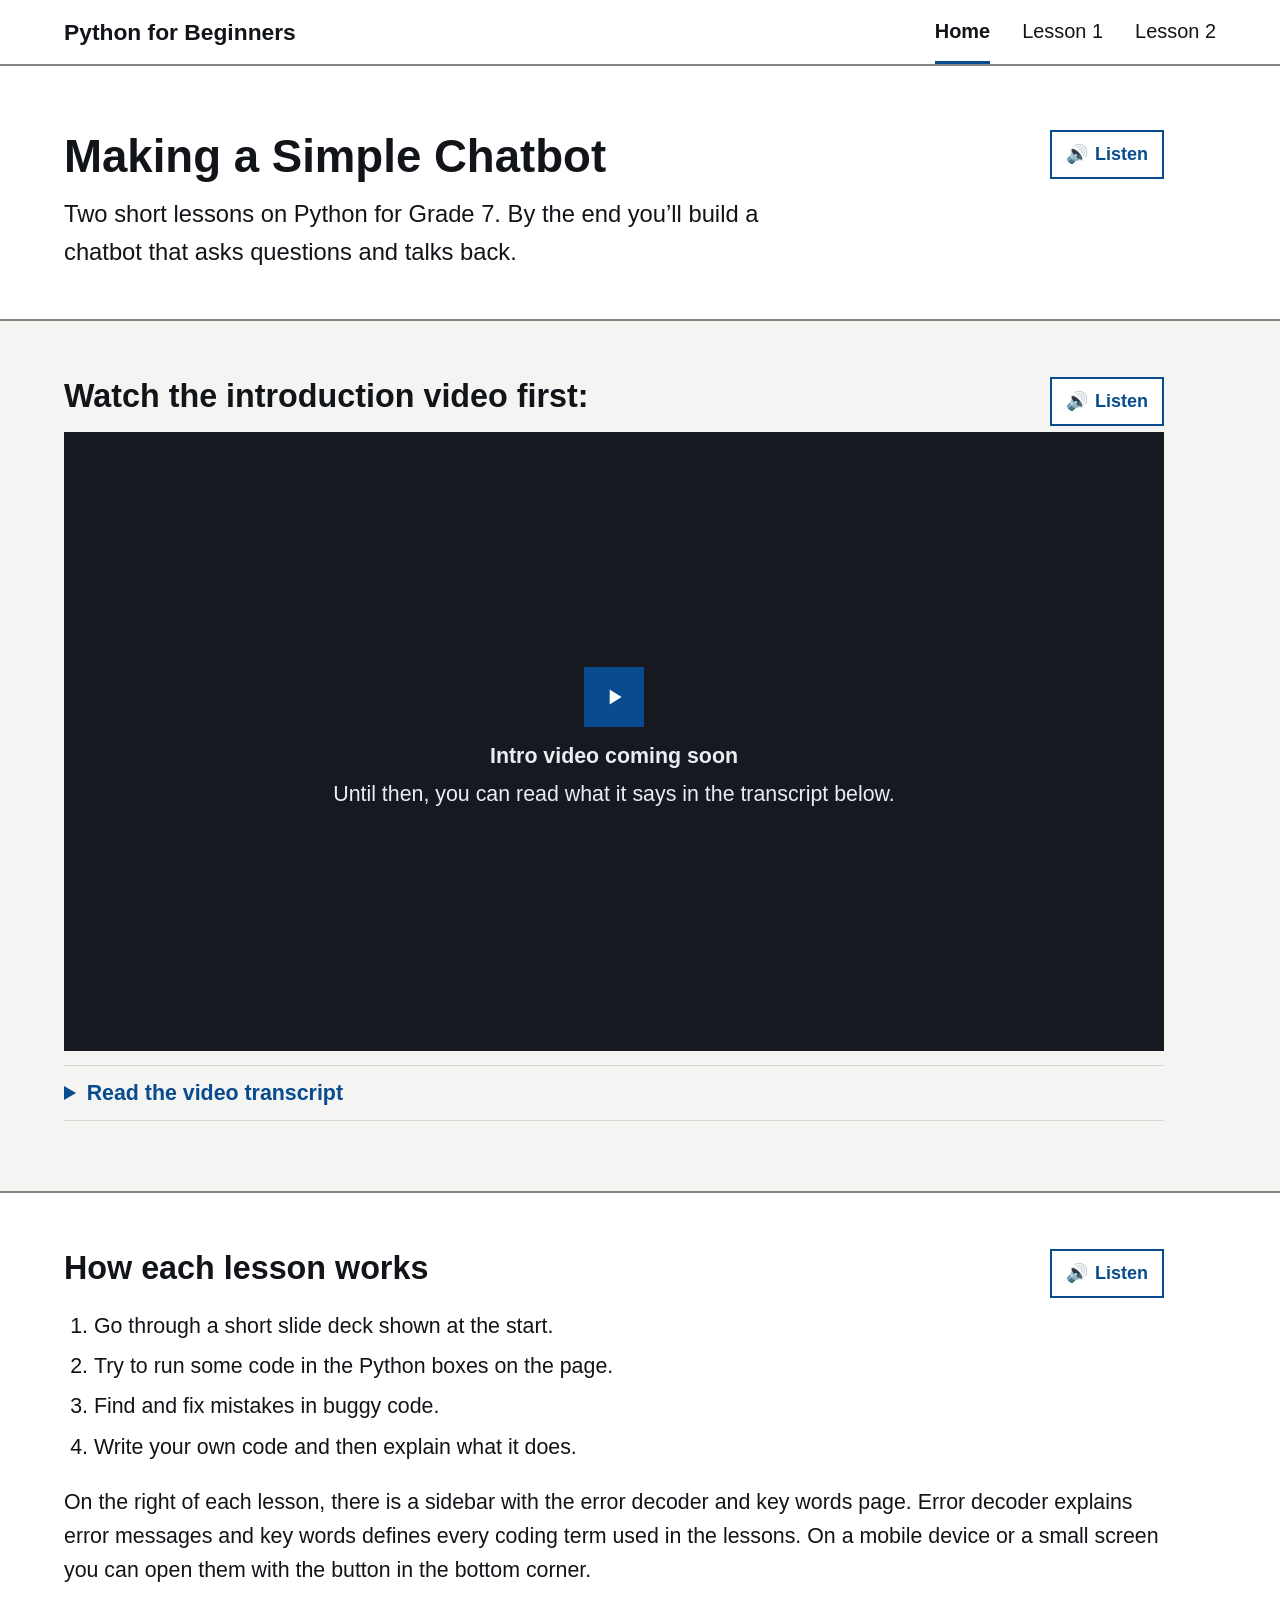
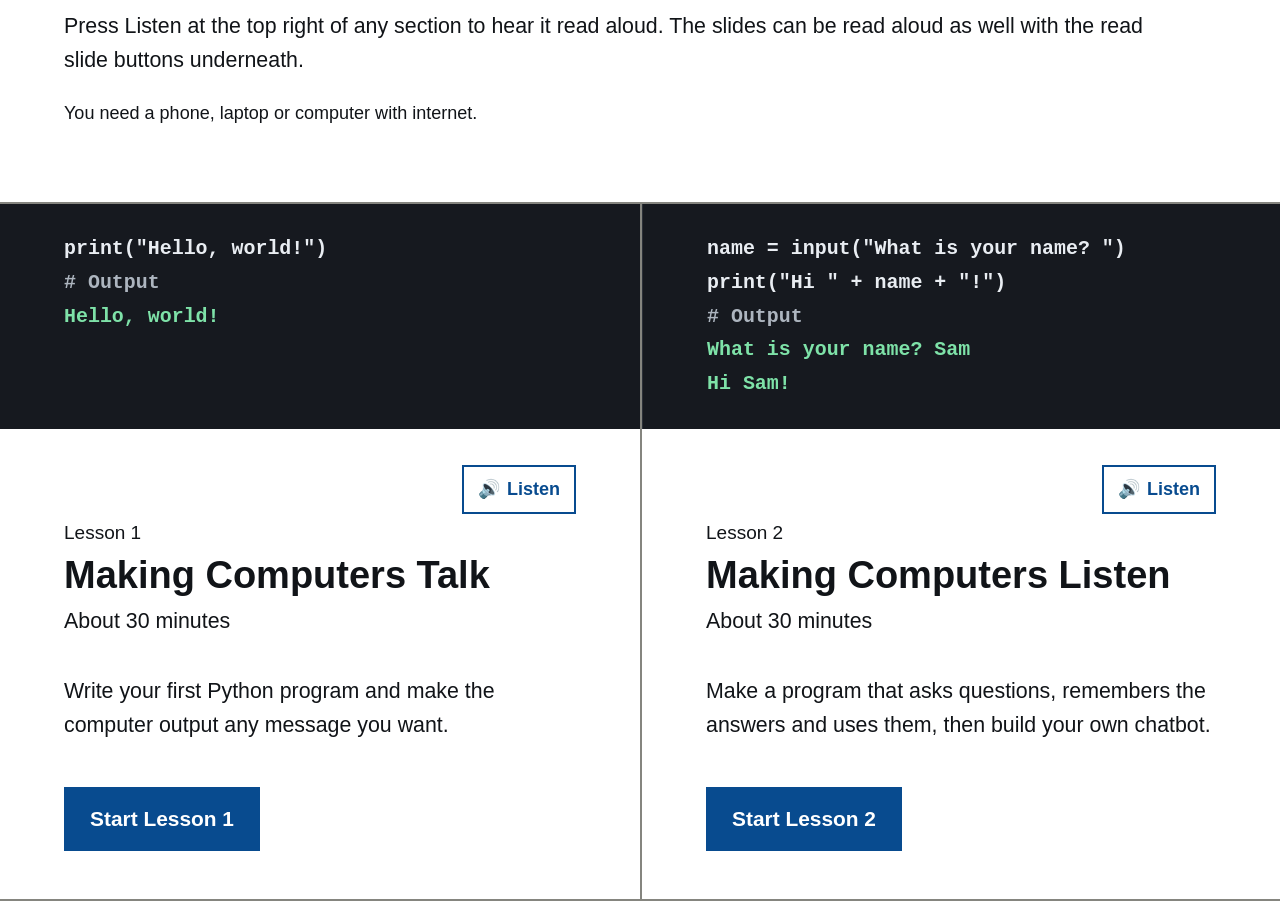
==== index.html @ ca0b8b01 "Step labels: 'Step N of M: X minutes' Co-Authored-By: Claude Opus 5.5 <noreply@anthropic.com> Claude" ====
<!doctype html>
<html lang="en">
<head>
  <meta charset="utf-8">
  <meta name="viewport" content="width=device-width, initial-scale=1">
  <title>Making a Simple Chatbot · Python for Beginners</title>
  <meta name="description" content="A two-lesson Python micromodule for Grade 7: make the computer talk with print(), then make it listen with input() and variables.">
  <link rel="stylesheet" href="assets/style.css?v=202611271724">
  <script src="assets/site.js?v=202611271724" defer></script>
</head>
<body>
  <a class="skip-link" href="#main">Skip to main content</a>
  <header class="site-header">
    <a class="site-title" href="index.html">Python for Beginners</a>
    <nav class="site-nav" aria-label="Main">
      <ul>
        <li><a href="index.html" aria-current="page">Home</a></li>
        <li><a href="lesson1.html">Lesson 1</a></li>
        <li><a href="lesson2.html">Lesson 2</a></li>
      </ul>
    </nav>
  </header>

  <main id="main">
    <section class="home-hero">
      <div class="inner">
        <h1>Making a Simple Chatbot</h1>
        <p class="lead">Two short lessons on Python for Grade 7. By the end you’ll build a chatbot that asks questions and talks back.</p>
      </div>
    </section>

    <section class="band alt" aria-labelledby="video-h">
      <div class="inner">
        <h2 id="video-h">Watch the introduction video first:</h2>
        <!-- TO ADD YOUR VIDEO: put your YouTube video ID between the quotes in data-youtube-id below.
             Example: for https://www.youtube.com/watch?v=abc123XYZ the ID is abc123XYZ -->
        <div class="video-frame" data-youtube-id="" data-title="Intro video: Making a Simple Chatbot">
          <div class="video-placeholder">
            <div>
              <div class="play-icon" aria-hidden="true"><svg width="26" height="26" viewBox="0 0 24 24"><path d="M8 5v14l11-7z" fill="#fff"/></svg></div>
              <p><strong>Intro video coming soon</strong></p>
              <p>Until then, you can read what it says in the transcript below.</p>
            </div>
          </div>
        </div>
        <details class="hint transcript">
          <summary>Read the video transcript</summary>
          <p>Hi! Welcome to <strong>Making a Simple Chatbot</strong>.</p>
          <p>This is a chatbot I made in Python. It asks for your name and your favourite food, and then it talks back to you. By the end of these two lessons, you’ll build one of your own.</p>
          <p>So what is coding? Coding means writing instructions for a computer. Computers are really fast, but they only do exactly what you tell them, in the exact order you tell them. Python is a language for writing those instructions, and it’s used for games, websites, science and much more.</p>
          <p>There are two lessons, and each one takes about 30 minutes. In Lesson 1, <em>Making Computers Talk</em>, you’ll use <code>print()</code> to show messages on the screen. In Lesson 2, <em>Making Computers Listen</em>, you’ll use <code>input()</code> and variables to ask questions and use the answers.</p>
          <p>Every lesson works the same way. First, a short slide deck explains the idea. Then you try the code in the Python box right on the page. There’s nothing to download and no account to make. Next, you fix some broken code. Finally, you make something of your own.</p>
          <p>You’ll probably run into some error messages along the way. Each one tells you which line to look at, and the Error Decoder beside each lesson explains what it means and how to fix it.</p>
          <p>By the end, you’ll be able to write a <code>print()</code> line, use <code>input()</code> to save an answer in a variable, and build your own chatbot. Click Lesson 1 to get started.</p>
        </details>
      </div>
    </section>

    <section class="band" aria-labelledby="how-h">
      <div class="inner">
        <h2 id="how-h">How each lesson works</h2>
        <ol class="tasks">
          <li>Go through a short slide deck shown at the start.</li>
          <li>Try to run some code in the Python boxes on the page.</li>
          <li>Find and fix mistakes in buggy code.</li>
          <li>Write your own code and then explain what it does.</li>
        </ol>
        <p>On the right of each lesson, there is a sidebar with the error decoder and key words page. Error decoder explains error messages and key words defines every coding term used in the lessons. On a mobile device or a small screen you can open them with the button in the bottom corner.</p>
        <p>Press Listen at the top right of any section to hear it read aloud. The slides can be read aloud as well with the read slide buttons underneath.</p>
        <p class="small">You need a phone, laptop or computer with internet.</p>
      </div>
    </section>

    <section aria-label="The lessons">
      <div class="lesson-cards">
        <article class="lesson-card" aria-labelledby="l1-h">
          <div class="preview" aria-hidden="true">print("Hello, world!")
<span class="c"># Output</span>
<span class="o">Hello, world!</span></div>
          <div class="content">
            <span class="eyebrow">Lesson 1</span>
            <h2 id="l1-h">Making Computers Talk</h2>
            <p class="time">About 30 minutes</p>
            <p>Write your first Python program and make the computer output any message you want.</p>
            <a class="btn" href="lesson1.html">Start Lesson 1</a>
          </div>
        </article>

        <article class="lesson-card" aria-labelledby="l2-h">
          <div class="preview" aria-hidden="true">name = input("What is your name? ")
print("Hi " + name + "!")
<span class="c"># Output</span>
<span class="o">What is your name? Sam
Hi Sam!</span></div>
          <div class="content">
            <span class="eyebrow">Lesson 2</span>
            <h2 id="l2-h">Making Computers Listen</h2>
            <p class="time">About 30 minutes</p>
            <p>Make a program that asks questions, remembers the answers and uses them, then build your own chatbot.</p>
            <a class="btn" href="lesson2.html">Start Lesson 2</a>
          </div>
        </article>
      </div>
    </section>
  </main>
</body>
</html>
---- assets/style.css ----
/* Your First Chatbot: shared styles */
:root {
  --bg: #FFFFFF;
  --alt: #F4F4F2;
  --ink: #111418;
  --muted: #111418;
  --line: #D6D6D2;
  --rule: #85857F;  /* section dividers */
  --accent: #084B8F;
  --accent-soft: #EEF4FB;
  --ok: #155A31;
  --ok-soft: #EAF6EE;
  --bad: #8E1216;
  --bad-soft: #FCECEC;
  --warn: #6E3C00;
  --warn-soft: #FFF4E0;
  --term-bg: #16191F;
  --term-bar: #20242C;
  --term-line: #2B3038;
  --term-ink: #E9EDF2;
  --term-muted: #ADB5BF;
  --term-out: #7EE2A8;
  --term-err: #FFB4A8;
  --term-in: #9FC7FF;
  --font: Arial, Helvetica, sans-serif;
  --mono: "Courier New", Courier, monospace;
  --pad-x: clamp(20px, 5vw, 72px);
}

* { box-sizing: border-box; }
[hidden] { display: none !important; }
html { scroll-behavior: smooth; font-size: 118.75%; }
@media (prefers-reduced-motion: reduce) { html { scroll-behavior: auto; } }

body { margin: 0; background: var(--bg); color: var(--ink); font-family: var(--font); font-size: 1.125rem; line-height: 1.6; }
a { color: var(--accent); }
:focus-visible { outline: 3px solid var(--accent); outline-offset: 2px; }

.skip-link { position: absolute; left: 16px; top: -60px; background: var(--accent); color: #fff; padding: 10px 16px; z-index: 100; }
.skip-link:focus { top: 0; }

h1, h2, h3 { line-height: 1.2; }
h1 { font-size: 2.4rem; margin: 0 0 10px; }
h2 { font-size: 1.7rem; margin: 0 0 14px; }
h3 { font-size: 1.2rem; margin: 22px 0 8px; }
.lead { font-size: 1.25rem; color: var(--muted); margin: 0; }
code, .code { font-family: var(--mono); font-size: 1em; font-weight: 700; }
p code, li code, dd code { background: var(--accent-soft); padding: 0 4px; }
.small { font-size: .95rem; color: var(--muted); }

/* ---------- Header: plain page links ---------- */
.site-header { border-bottom: 2px solid var(--rule); background: var(--bg); display: flex; flex-wrap: wrap; align-items: center; justify-content: space-between; gap: 0 32px; padding: 0 var(--pad-x); }
.site-title { font-weight: 700; font-size: 1.2rem; color: var(--ink); text-decoration: none; padding: 14px 0; }
.site-title:hover { text-decoration: underline; }
.site-nav ul { list-style: none; margin: 0; padding: 0; display: flex; flex-wrap: wrap; gap: 0 32px; }
.site-nav a { display: block; padding: 16px 0 13px; color: var(--ink); text-decoration: none; font-size: 1.05rem; border-bottom: 3px solid transparent; }
.site-nav a:hover { border-bottom-color: var(--line); }
.site-nav a[aria-current="page"] { font-weight: 700; border-bottom-color: var(--accent); }

/* ---------- Full-width sections ---------- */
.band { padding: 56px var(--pad-x); border-bottom: 2px solid var(--rule); }
.band.alt { background: var(--alt); }
.band > .inner { max-width: 1100px; }
.wrap { padding-left: var(--pad-x); padding-right: var(--pad-x); }

/* Lesson page sections (main column) */
.intro, .card { padding: 48px var(--pad-x); border-bottom: 2px solid var(--rule); }
.intro { background: var(--alt); }
.card:nth-of-type(odd) { background: var(--alt); }
.intro > *, .card > * { max-width: 960px; }
.step-label { display: block; font-size: 1rem; color: var(--muted); margin-bottom: 4px; }
.next-link { display: inline-block; margin-top: 20px; font-weight: 700; }

.grid { display: grid; gap: 24px; grid-template-columns: repeat(auto-fit, minmax(220px, 1fr)); }
.mini { border-top: 2px solid var(--ink); padding-top: 10px; }
.mini h3 { margin-top: 0; }
.mini p { margin: 6px 0 0; }

/* Step links under the lesson title */
.steps { list-style: none; padding: 0; margin: 24px 0 0; display: flex; flex-wrap: wrap; gap: 8px 28px; counter-reset: step; }
.steps li { counter-increment: step; }
.steps a { color: var(--ink); text-decoration: none; font-size: 1.05rem; border-bottom: 2px solid var(--line); padding-bottom: 2px; }
.steps a::before { content: counter(step) ". "; font-weight: 700; color: var(--accent); }
.steps a:hover { border-bottom-color: var(--accent); }

/* ---------- Buttons: square ---------- */
.btn { font: inherit; font-size: 1rem; font-weight: 700; border-radius: 0; padding: 11px 20px; border: 2px solid var(--accent); background: var(--accent); color: #fff; cursor: pointer; text-decoration: none; display: inline-flex; align-items: center; gap: 8px; }
.btn:hover { background: #063A6E; border-color: #063A6E; }
.btn.secondary { background: var(--bg); color: var(--accent); }
.btn.secondary:hover { background: var(--accent-soft); }
.btn:disabled { opacity: .55; cursor: not-allowed; }
.btn-row { display: flex; flex-wrap: wrap; gap: 10px; margin-top: 16px; }

ol.tasks { padding-left: 1.4em; }
ol.tasks li { margin: 6px 0; }

details.hint { border-top: 1px solid var(--line); border-bottom: 1px solid var(--line); padding: 10px 0; margin: 14px 0; }
details.hint summary { cursor: pointer; font-weight: 700; color: var(--accent); }
details.hint[open] summary { margin-bottom: 6px; }
details.hint p { margin: 6px 0; }

/* ---------- Terminal ---------- */
.terminal { background: var(--term-bg); color: var(--term-ink); margin: 18px 0; border: 1px solid var(--term-line); }
.term-bar { display: flex; align-items: center; justify-content: space-between; gap: 8px; flex-wrap: wrap; padding: 8px 12px; background: var(--term-bar); border-bottom: 1px solid var(--term-line); }
.term-title { font-size: .95rem; color: var(--term-muted); }
.term-bar .btn-row { margin-top: 0; }
.term-bar .btn { padding: 6px 14px; font-size: .95rem; }
.term-bar .btn.secondary { background: transparent; color: var(--term-ink); border-color: #4A515C; }
.term-bar .btn.secondary:hover { background: #2B3038; }
.term-code { display: block; width: 100%; min-height: 110px; resize: vertical; border: 0; margin: 0; padding: 14px 16px; background: var(--term-bg); color: var(--term-ink); font-family: var(--mono); font-size: 1.1rem; font-weight: 700; line-height: 1.6; tab-size: 4; }
.term-code:focus-visible { outline: 3px solid var(--term-in); outline-offset: -3px; }
.term-out-label { font-size: .85rem; color: var(--term-muted); padding: 8px 16px 0; border-top: 1px solid var(--term-line); }
.term-out { font-family: var(--mono); font-size: 1.05rem; font-weight: 700; padding: 6px 16px 14px; min-height: 48px; white-space: pre-wrap; word-break: break-word; }
.term-out .o { color: var(--term-out); }
.term-out .e { color: var(--term-err); }
.term-out .i { color: var(--term-in); }
.term-out .m { color: var(--term-muted); font-family: var(--font); font-weight: 400; font-style: italic; }
.term-ask { display: flex; gap: 8px; align-items: center; padding: 0 16px 14px; }
.term-ask input { flex: 1; font-family: var(--mono); font-size: 1.05rem; font-weight: 700; padding: 8px 10px; border-radius: 0; border: 2px solid var(--term-in); background: #0E1014; color: var(--term-ink); }
.term-ask .btn { padding: 7px 14px; }
.term-help { background: var(--bad-soft); color: var(--ink); padding: 12px 16px; border-top: 1px solid var(--term-line); font-size: 1rem; }
.term-help strong { color: var(--bad); }
.term-check { padding: 12px 16px; font-size: 1rem; border-top: 1px solid var(--term-line); }
.term-check.pass { background: var(--ok-soft); color: var(--ok); }
.term-check.notyet { background: var(--warn-soft); color: var(--warn); }
.help-link { font: inherit; color: var(--accent); background: none; border: 0; padding: 0; text-decoration: underline; cursor: pointer; }

/* ---------- Video and slides ---------- */
.video-frame, .slides-embed { position: relative; aspect-ratio: 16 / 9; background: var(--term-bg); margin: 16px 0 8px; }
.video-frame iframe, .slides-embed iframe { position: absolute; inset: 0; width: 100%; height: 100%; border: 0; }
.video-placeholder, .slides-placeholder { position: absolute; inset: 0; display: grid; place-items: center; text-align: center; color: var(--term-ink); padding: 24px; }
.video-placeholder p, .slides-placeholder p { margin: 4px 0; }
.play-icon { width: 60px; height: 60px; background: var(--accent); display: inline-grid; place-items: center; margin-bottom: 8px; }
.slides-links { display: flex; flex-direction: column; align-items: flex-start; gap: 8px; font-size: 1rem; margin: 12px 0 8px; }
.slides-fs-row { margin: 12px 0 0; }
.slides-embed:fullscreen { aspect-ratio: auto; width: 100vw; height: 100vh; margin: 0; }

/* ---------- Reflection ---------- */
label.q { display: block; font-weight: 700; margin-bottom: 6px; }
textarea.reflect { width: 100%; min-height: 90px; font: inherit; padding: 10px 12px; border-radius: 0; border: 1px solid #8A8A86; background: var(--bg); color: var(--ink); }

.site-footer { padding: 24px var(--pad-x); color: var(--muted); font-size: .95rem; }

/* ---------- Lesson layout with reference sidebar ---------- */
.lesson-layout { display: grid; grid-template-columns: minmax(0, 1fr) clamp(400px, 34vw, 560px); align-items: start; }
.lesson-layout > main { min-width: 0; border-right: 2px solid var(--rule); }
.ref-panel { position: sticky; top: 0; height: 100vh; display: flex; flex-direction: column; background: var(--bg); }
.ref-head { display: flex; align-items: stretch; border-bottom: 2px solid var(--rule); background: var(--alt); }
.ref-tabs { display: flex; flex: 1; }
.ref-tabs button { flex: 1; font: inherit; font-size: 1.05rem; font-weight: 700; padding: 14px 10px 11px; border: 0; border-bottom: 3px solid transparent; border-radius: 0; background: transparent; color: var(--muted); cursor: pointer; }
.ref-tabs button[aria-selected="true"] { color: var(--accent); border-bottom-color: var(--accent); background: var(--bg); }
.ref-close { display: none; font: inherit; font-size: 1.2rem; padding: 0 16px; border: 0; border-left: 1px solid var(--line); border-radius: 0; background: var(--alt); color: var(--ink); cursor: pointer; }
.ref-body { flex: 1; overflow-y: auto; padding: 20px 24px 28px; font-size: 1.05rem; }
.ref-body.has-doc { padding: 0; overflow: hidden; display: flex; }
.ref-body.has-doc > [role=tabpanel] { flex: 1; display: flex; }
.ref-body.has-doc iframe { flex: 1; width: 100%; height: 100%; border: 0; background: #fff; }
.ref-open-doc { display: block; padding: 10px 16px; font-size: .95rem; border-top: 1px solid var(--line); background: var(--alt); }
.ref-intro { color: var(--muted); margin-top: 0; }
.ref-item { padding: 14px 0; border-top: 1px solid var(--line); scroll-margin-top: 8px; }
.ref-item h3 { font-size: 1.15rem; margin: 0 0 8px; }
.ref-item p, .ref-item ul { margin: 6px 0; }
.ref-item ul { padding-left: 1.2em; }
.ref-item.flash { background: var(--accent-soft); padding-left: 10px; padding-right: 10px; }
.ref-msg { font-family: var(--mono); font-size: .95rem; font-weight: 700; background: var(--term-bg); color: var(--term-err); padding: 7px 10px; word-break: break-word; }
.ref-code { display: block; font-family: var(--mono); font-size: 1rem; font-weight: 700; padding: 6px 10px; margin: 4px 0; background: var(--accent-soft); white-space: pre-wrap; word-break: break-word; }
.ref-code.bad { background: var(--bad-soft); }
.ref-code.bad::before { content: "✗ "; color: var(--bad); }
.ref-code.good { background: var(--ok-soft); }
.ref-code.good::before { content: "✓ "; color: var(--ok); }
.ref-words dt { font-weight: 700; margin-top: 14px; }
.ref-words dd { margin: 2px 0 0; }
.ref-words .ref-code { margin-top: 4px; }
.ref-toggle { display: none; }
.ref-scrim { display: none; }

@media (max-width: 1099px) {
  .lesson-layout { grid-template-columns: minmax(0, 1fr); }
  .lesson-layout > main { border-right: 0; }
  .ref-panel { position: fixed; top: 0; right: 0; bottom: 0; width: min(560px, 96vw); height: auto; z-index: 60; border-left: 2px solid var(--rule); transform: translateX(100%); visibility: hidden; transition: transform .2s ease, visibility .2s; }
  .ref-panel.open { transform: none; visibility: visible; }
  .ref-close { display: block; }
  .ref-toggle { display: inline-flex; position: fixed; right: 0; bottom: 0; z-index: 50; }
  .ref-scrim.open { display: block; position: fixed; inset: 0; background: rgba(0,0,0,.35); z-index: 55; }
}
@media (prefers-reduced-motion: reduce) { .ref-panel { transition: none; } }

/* ---------- Home page ---------- */
.home-hero { padding: 64px var(--pad-x) 48px; border-bottom: 2px solid var(--rule); }
.home-hero > .inner { max-width: 1100px; }
.home-hero .lead { max-width: 760px; }
.lesson-cards { display: grid; grid-template-columns: repeat(auto-fit, minmax(340px, 1fr)); border-bottom: 2px solid var(--rule); }
.lesson-card { display: flex; flex-direction: column; }
.lesson-card + .lesson-card { border-left: 2px solid var(--rule); }
.lesson-card .preview { background: var(--term-bg); color: var(--term-ink); font-family: var(--mono); font-weight: 700; font-size: 1.05rem; padding: 28px var(--pad-x); line-height: 1.7; white-space: pre-wrap; min-height: calc(5 * 1.7em + 56px); }
.lesson-card + .lesson-card .preview { border-left: 1px solid var(--term-line); }
.lesson-card .preview .o { color: var(--term-out); }
.lesson-card .preview .c { color: var(--term-muted); }
.lesson-card .content { padding: 36px var(--pad-x) 48px; display: flex; flex-direction: column; flex: 1; }
.lesson-card .eyebrow { font-size: 1rem; color: var(--muted); }
.lesson-card h2 { font-size: 2rem; margin: 4px 0 6px; }
.lesson-card .time { color: var(--muted); margin: 0 0 14px; }
.lesson-card h3 { font-size: 1.05rem; margin: 18px 0 4px; }
.lesson-card ul { margin: 0; padding-left: 1.2em; }
.lesson-card .btn { margin-top: 24px; align-self: flex-start; font-size: 1.1rem; padding: 13px 24px; }
.transcript { margin-top: 12px; }

@media (max-width: 600px) {
  body { font-size: 1.05rem; }
  h1 { font-size: 1.9rem; }
  .lesson-card + .lesson-card { border-left: 0; border-top: 2px solid var(--rule); }
}

/* ---------- Text to speech ---------- */
.tts-btn { float: right; margin: 0 0 12px 20px; font: inherit; font-size: .95rem; font-weight: 700; padding: 8px 14px; border: 2px solid var(--accent); border-radius: 0; background: var(--bg); color: var(--accent); cursor: pointer; display: inline-flex; align-items: center; gap: 6px; }
.tts-btn:hover { background: var(--accent-soft); }
.tts-btn[aria-pressed="true"] { background: var(--accent); color: #fff; }
.intro > .tts-btn, .card > .tts-btn { max-width: none; }
.tts-reading { box-shadow: inset 6px 0 0 var(--accent); }
.slide-reader { display: flex; flex-wrap: wrap; align-items: center; gap: 10px 12px; margin: 16px 0 12px; }
.slide-reader-title { font-weight: 700; }
.slide-reader .btn { padding: 8px 14px; }
.slide-reader .btn:disabled { opacity: .45; cursor: default; }
.slide-reader-status { color: var(--muted); }
.slide-script li { margin-bottom: 8px; }
.slides-bar { display: flex; flex-wrap: wrap; align-items: center; gap: 8px 16px; margin: 0 0 10px; }
.slides-fs { font-size: 1.05rem; }
.slides-bar-tip { color: var(--muted); font-size: .95rem; }
.lesson-card .content > .tts-btn { align-self: flex-end; margin: 0 0 4px; }
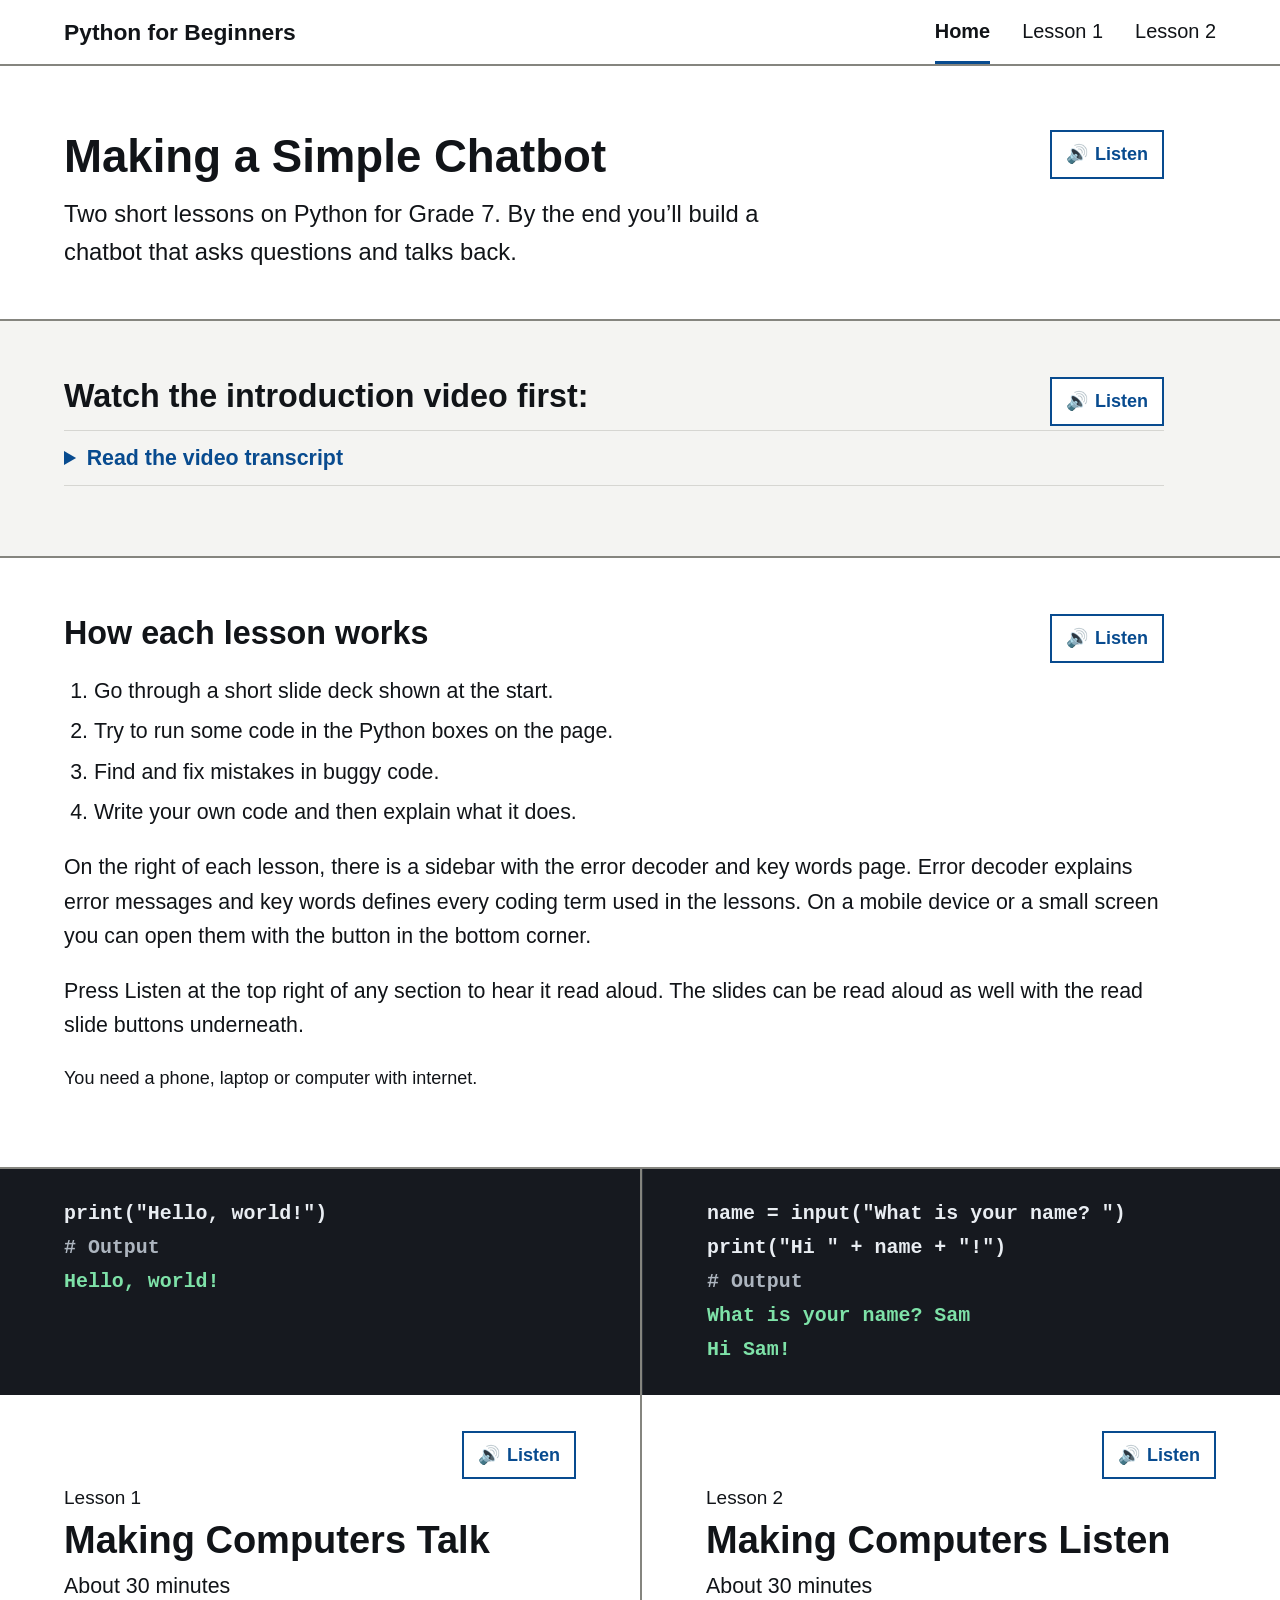
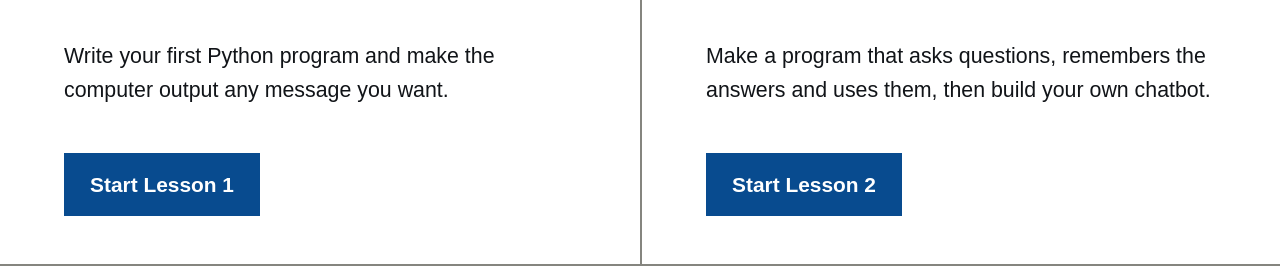
==== commit 40f734be: "Remove intro video placeholder text Co-Authored-By: Claude Opus 5.5 <noreply@anthropic.com> Claude-S" ====
--- a/index.html
+++ b/index.html
@@ -3,10 +3,10 @@
 <head>
   <meta charset="utf-8">
   <meta name="viewport" content="width=device-width, initial-scale=1">
-  <title>Making a Simple Chatbot · Python for Beginners</title>
+  <title>Making a Simple Chatbot</title>
   <meta name="description" content="A two-lesson Python micromodule for Grade 7: make the computer talk with print(), then make it listen with input() and variables.">
-  <link rel="stylesheet" href="assets/style.css?v=202611271724">
-  <script src="assets/site.js?v=202611271724" defer></script>
+  <link rel="stylesheet" href="assets/style.css?v=202611271752">
+  <script src="assets/site.js?v=202611271752" defer></script>
 </head>
 <body>
   <a class="skip-link" href="#main">Skip to main content</a>
@@ -34,15 +34,7 @@
         <h2 id="video-h">Watch the introduction video first:</h2>
         <!-- TO ADD YOUR VIDEO: put your YouTube video ID between the quotes in data-youtube-id below.
              Example: for https://www.youtube.com/watch?v=abc123XYZ the ID is abc123XYZ -->
-        <div class="video-frame" data-youtube-id="" data-title="Intro video: Making a Simple Chatbot">
-          <div class="video-placeholder">
-            <div>
-              <div class="play-icon" aria-hidden="true"><svg width="26" height="26" viewBox="0 0 24 24"><path d="M8 5v14l11-7z" fill="#fff"/></svg></div>
-              <p><strong>Intro video coming soon</strong></p>
-              <p>Until then, you can read what it says in the transcript below.</p>
-            </div>
-          </div>
-        </div>
+        <div class="video-frame" data-youtube-id="" data-title="Intro video: Making a Simple Chatbot"></div>
         <details class="hint transcript">
           <summary>Read the video transcript</summary>
           <p>Hi! Welcome to <strong>Making a Simple Chatbot</strong>.</p>
--- a/assets/style.css
+++ b/assets/style.css
@@ -226,3 +226,7 @@
 .slides-fs { font-size: 1.05rem; }
 .slides-bar-tip { color: var(--muted); font-size: .95rem; }
 .lesson-card .content > .tts-btn { align-self: flex-end; margin: 0 0 4px; }
+.terminal:fullscreen { margin: 0; width: 100vw; height: 100vh; display: flex; flex-direction: column; overflow: auto; border: 0; }
+.terminal:fullscreen .term-code { flex: 1 1 auto; min-height: 40vh; resize: none; font-size: 1.4rem; }
+.terminal:fullscreen .term-out { font-size: 1.3rem; max-height: 35vh; overflow: auto; }
+.video-frame[data-youtube-id=""] { display: none; }
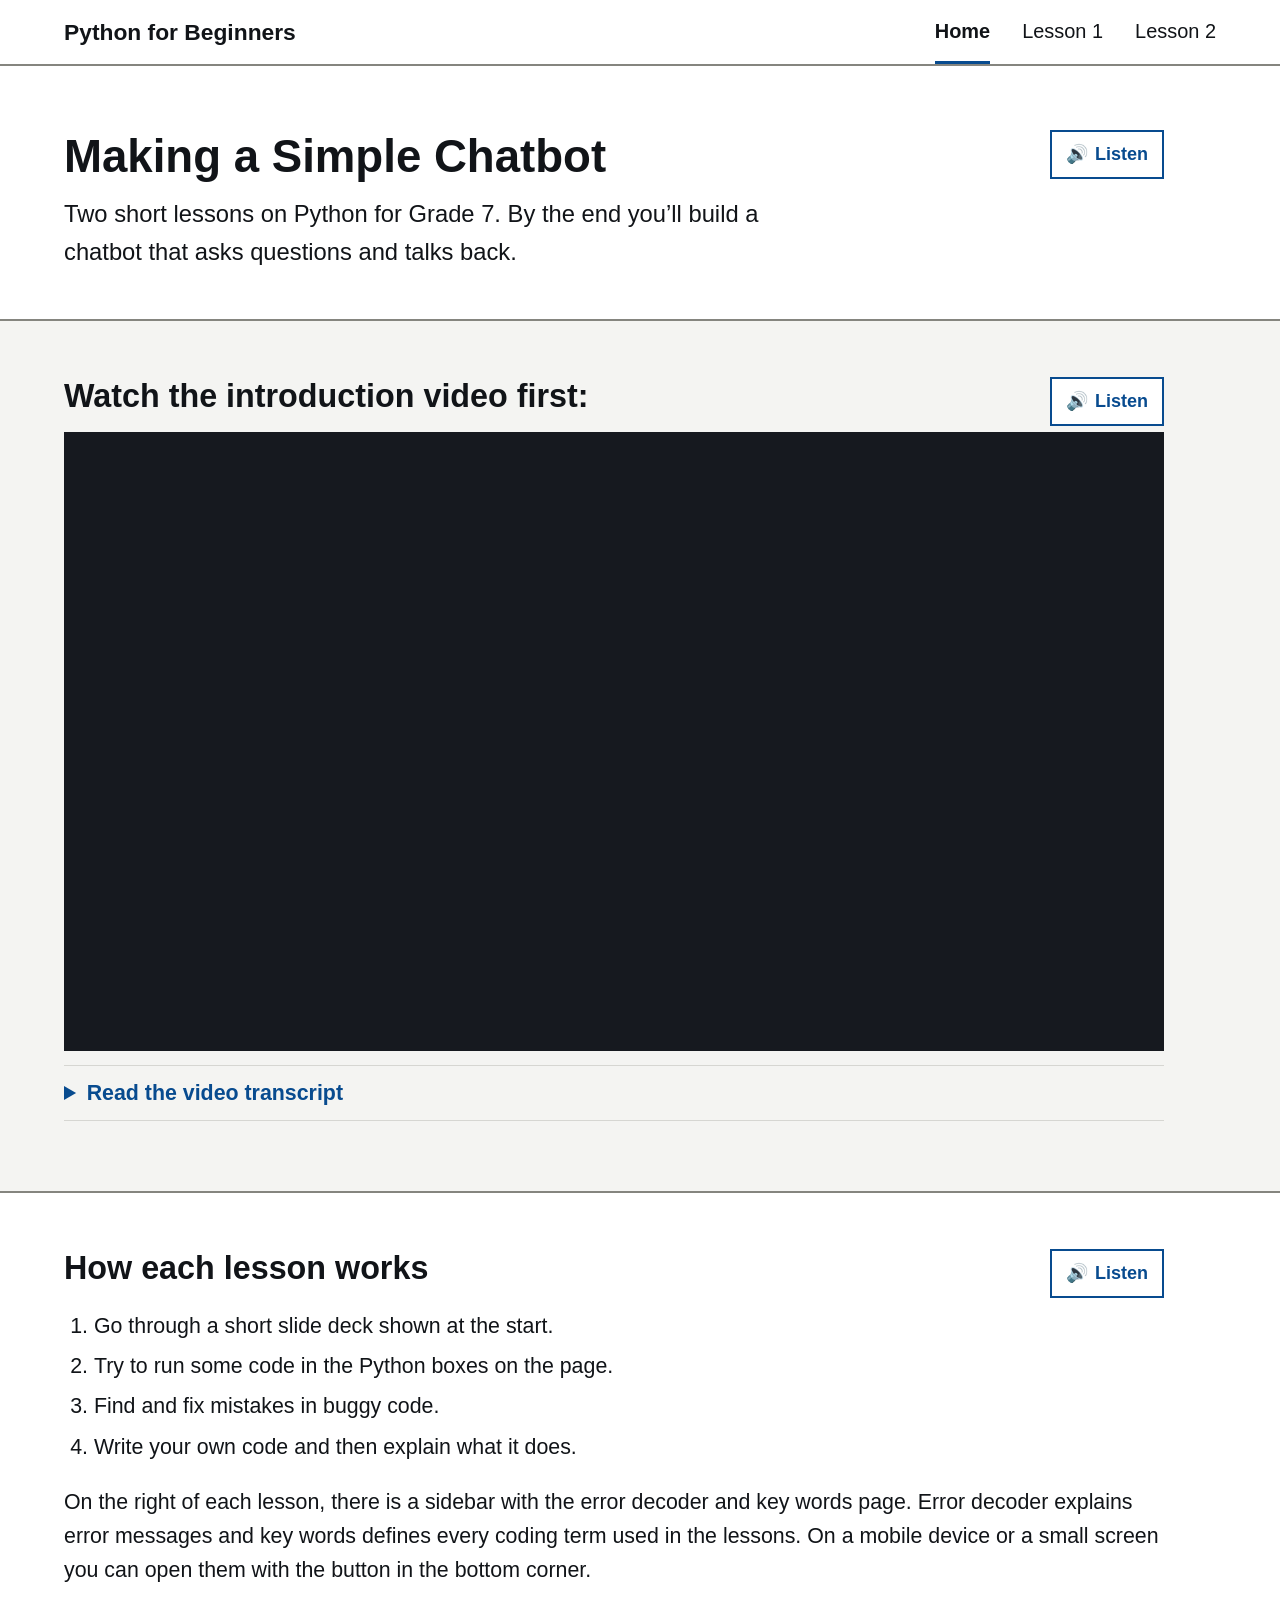
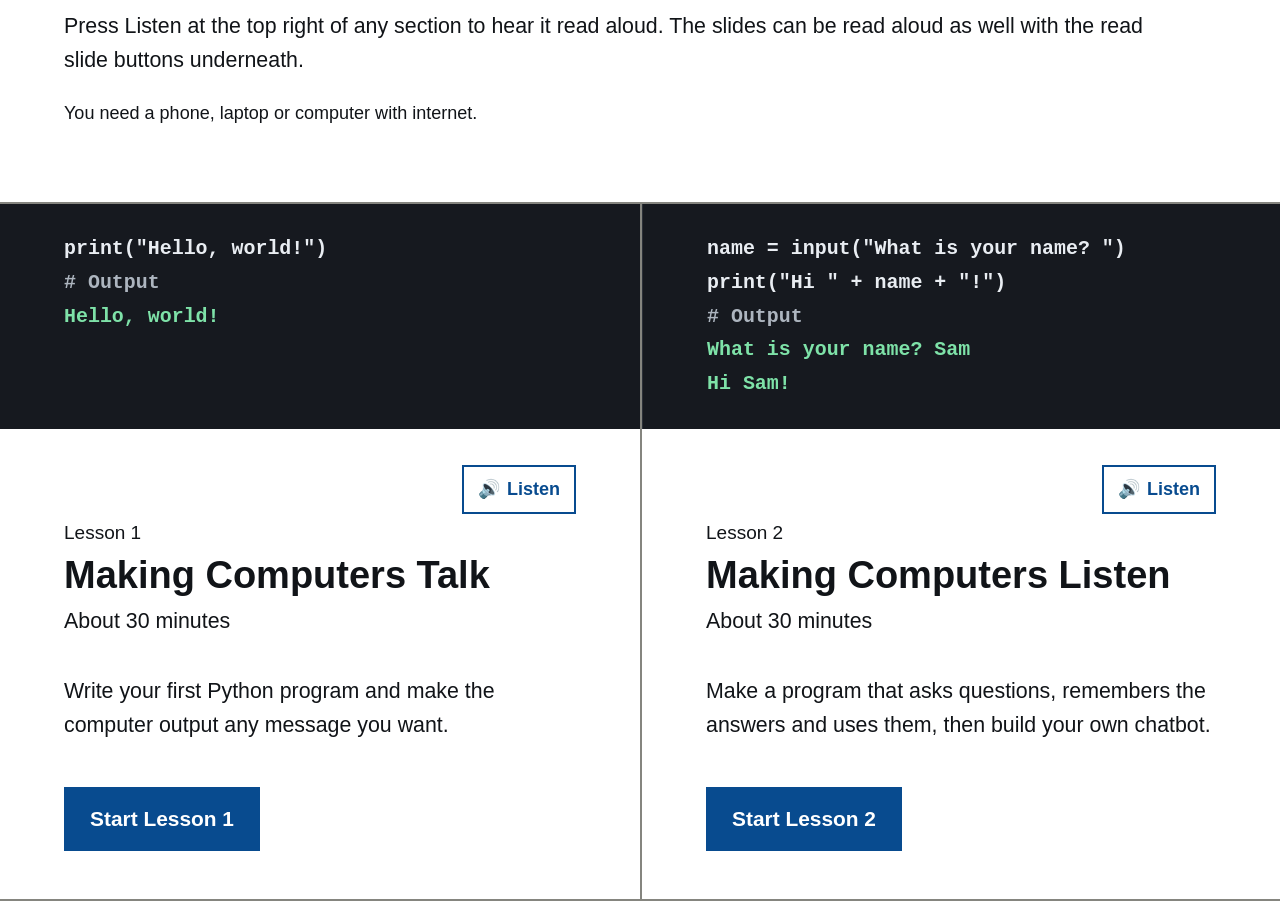
==== commit 465d3bb4: "Embed the intro video Co-Authored-By: Claude Opus 5.5 <noreply@anthropic.com> Claude-Session: https:" ====
--- a/index.html
+++ b/index.html
@@ -5,8 +5,8 @@
   <meta name="viewport" content="width=device-width, initial-scale=1">
   <title>Making a Simple Chatbot</title>
   <meta name="description" content="A two-lesson Python micromodule for Grade 7: make the computer talk with print(), then make it listen with input() and variables.">
-  <link rel="stylesheet" href="assets/style.css?v=202611271752">
-  <script src="assets/site.js?v=202611271752" defer></script>
+  <link rel="stylesheet" href="assets/style.css?v=202611271853">
+  <script src="assets/site.js?v=202611271853" defer></script>
 </head>
 <body>
   <a class="skip-link" href="#main">Skip to main content</a>
@@ -34,16 +34,21 @@
         <h2 id="video-h">Watch the introduction video first:</h2>
         <!-- TO ADD YOUR VIDEO: put your YouTube video ID between the quotes in data-youtube-id below.
              Example: for https://www.youtube.com/watch?v=abc123XYZ the ID is abc123XYZ -->
-        <div class="video-frame" data-youtube-id="" data-title="Intro video: Making a Simple Chatbot"></div>
+        <div class="video-frame" data-youtube-id="ggTOS2iGR3U" data-title="Intro video: Making a Simple Chatbot"></div>
         <details class="hint transcript">
           <summary>Read the video transcript</summary>
-          <p>Hi! Welcome to <strong>Making a Simple Chatbot</strong>.</p>
-          <p>This is a chatbot I made in Python. It asks for your name and your favourite food, and then it talks back to you. By the end of these two lessons, you’ll build one of your own.</p>
-          <p>So what is coding? Coding means writing instructions for a computer. Computers are really fast, but they only do exactly what you tell them, in the exact order you tell them. Python is a language for writing those instructions, and it’s used for games, websites, science and much more.</p>
-          <p>There are two lessons, and each one takes about 30 minutes. In Lesson 1, <em>Making Computers Talk</em>, you’ll use <code>print()</code> to show messages on the screen. In Lesson 2, <em>Making Computers Listen</em>, you’ll use <code>input()</code> and variables to ask questions and use the answers.</p>
-          <p>Every lesson works the same way. First, a short slide deck explains the idea. Then you try the code in the Python box right on the page. There’s nothing to download and no account to make. Next, you fix some broken code. Finally, you make something of your own.</p>
-          <p>You’ll probably run into some error messages along the way. Each one tells you which line to look at, and the Error Decoder beside each lesson explains what it means and how to fix it.</p>
-          <p>By the end, you’ll be able to write a <code>print()</code> line, use <code>input()</code> to save an answer in a variable, and build your own chatbot. Click Lesson 1 to get started.</p>
+          <p>Hi, and welcome to my module about beginner lessons in Python. In these two short coding lessons, you will learn about input, print, and how to put those two functions together to make your own first simple chatbot.</p>
+          <p>Let's look at this chatbot I made. This blue button called Run will be able to run your code. Let's press it. What is your name? Frank. What is your favourite food? Apples. It says here, Hi Frank, your favourite food is apples. This is the exact type of chatbot you'll be able to make at the end of these two lessons. The questions of course can be whatever you want. You will be able to have freedom with it.</p>
+          <p>Let's get out and go back to the home page.</p>
+          <p>As many of you are likely beginners, let me first explain to you the concept of coding. Coding at its core is essentially writing instructions for computers. Everything that you interact with online is supported by code, and it's code that makes all those interactions happen. As our digital life becomes more and more ingrained with our usual daily life, learning to code is essentially learning the inner workings of a huge part of our world.</p>
+          <p>Let's scroll down and I'll show you the structures of the lessons. These are the two lessons. You'll see that there is a blue button called Listen, and this button is in every section of every page, including the lessons. This button can make each section talk in text to speech. It's very useful if the text is too hard to see.</p>
+          <p>Let's look at the structures of the lessons. The two lessons are both separated into short steps with the approximate amount of time that they would take. They both start off with a list of key words that you'll learn, but you can also learn through the slide deck I made. This is a more comprehensive collection of the information you'll get to learn in the lesson.</p>
+          <p>For the slides, you can click through them just like this, or move with the arrow keys and read through the slides. You can also view the slides in full screen, so that the text and images are a lot bigger. As well, you can use text to speech on the slides as well.</p>
+          <p>See the activities. There will be three activities in total across two lessons, and each activity will have a coding terminal. This is where you can code. You can go to full screen so that it's bigger. This is the output. Let's press Run here to see. It says Hello, world! print Hello, world. You can use this button to reset so that it resets the default. You can also copy code. This will copy it to your clipboard.</p>
+          <p>Now, there will be times where you encounter bugs and errors in your code. Let's press this to see. It outputs an error, but it says Open it in the Error Decoder. And you can see here, this is an entire page of all the errors I expect you to come across. In fact, you can press this button right here and it will give you the exact error you are encountering. You can read through the explanation and then fix the code in your terminal.</p>
+          <p>As well, there is a tab here called Key Words. This is essentially a list of words that you'll encounter in the lessons, all with their definition written here. The functions I'll be teaching you about will even have their own examples here in the glossary.</p>
+          <p>Lastly, every single lesson will have an ending question. This one was talking about the bug that was the hardest to find. With these questions, you have the option of writing your answer here in the text box or recording your answer, then submitting the voice file separately. To submit your assignment, you will be asked to take a screenshot of your code or use the Copy code button, and submit both your copy code and your output.</p>
+          <p>That is all. I hope you have fun with the lessons.</p>
         </details>
       </div>
     </section>
